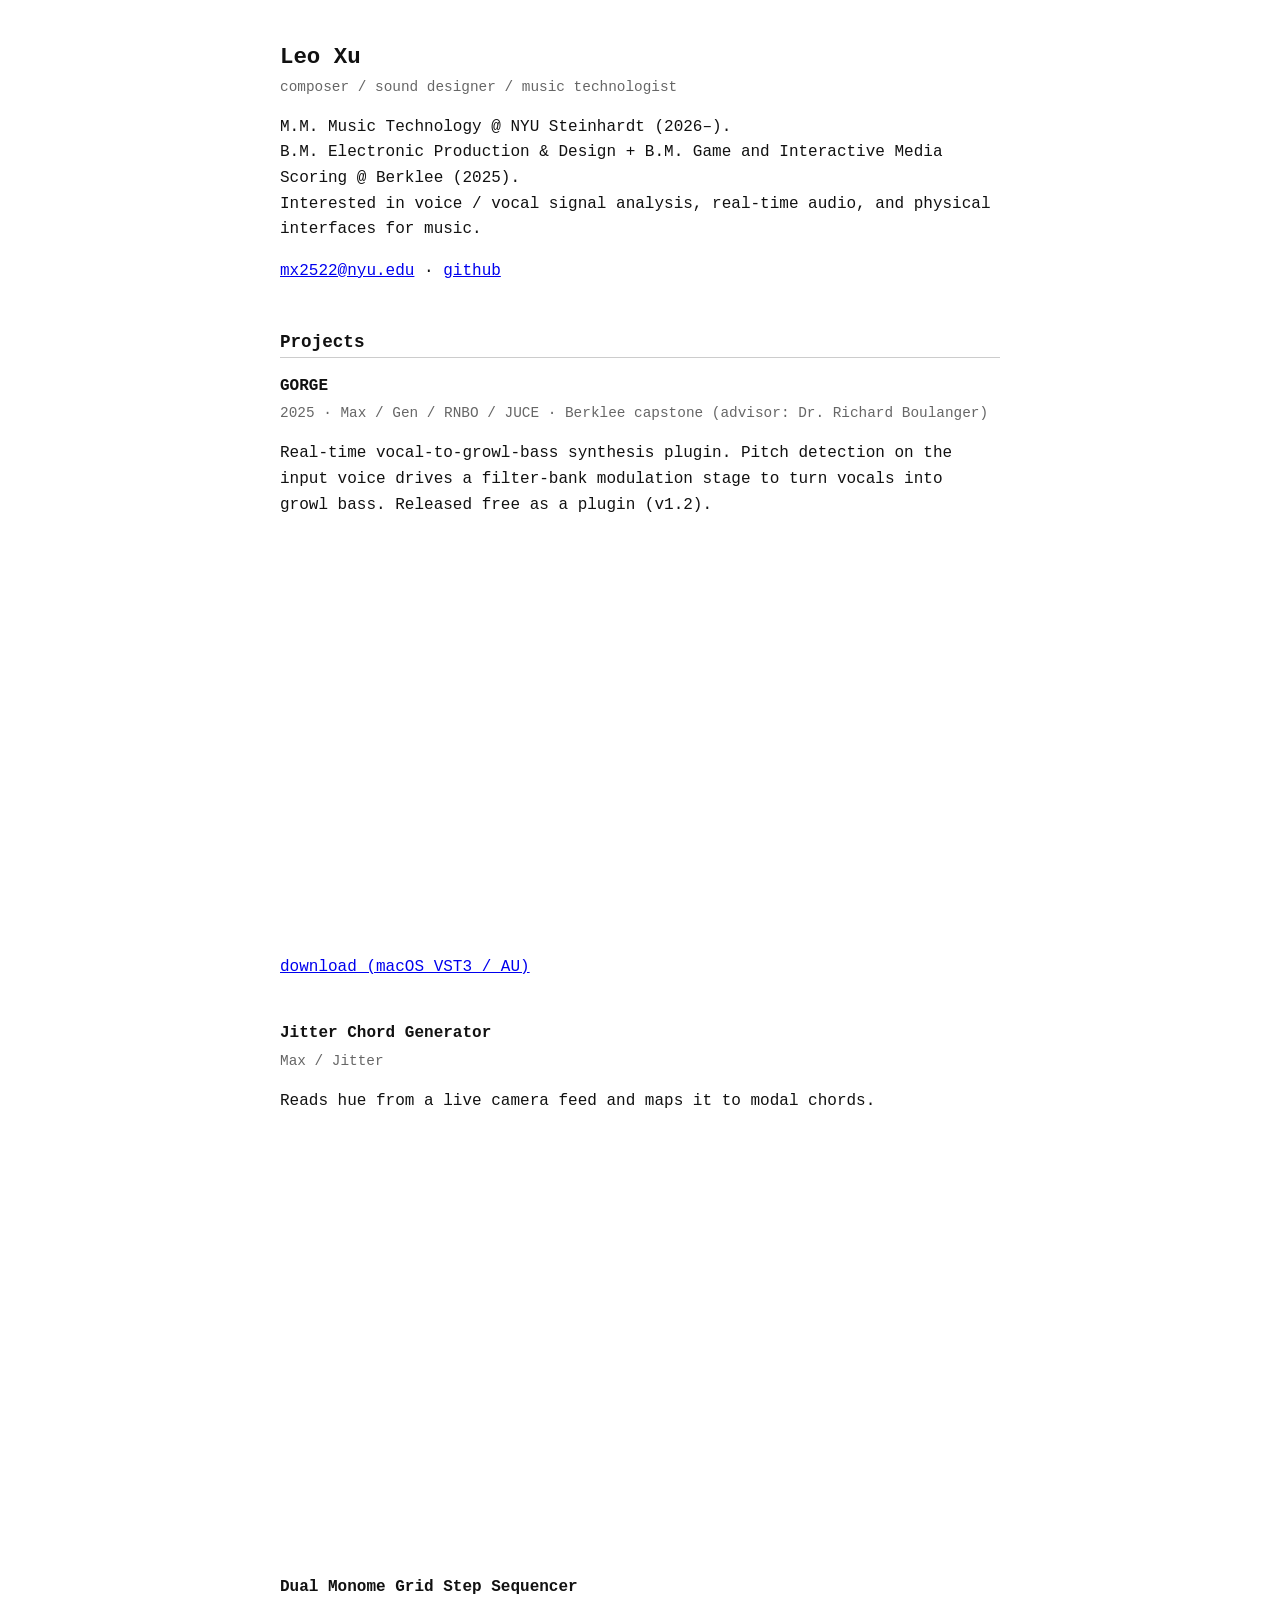
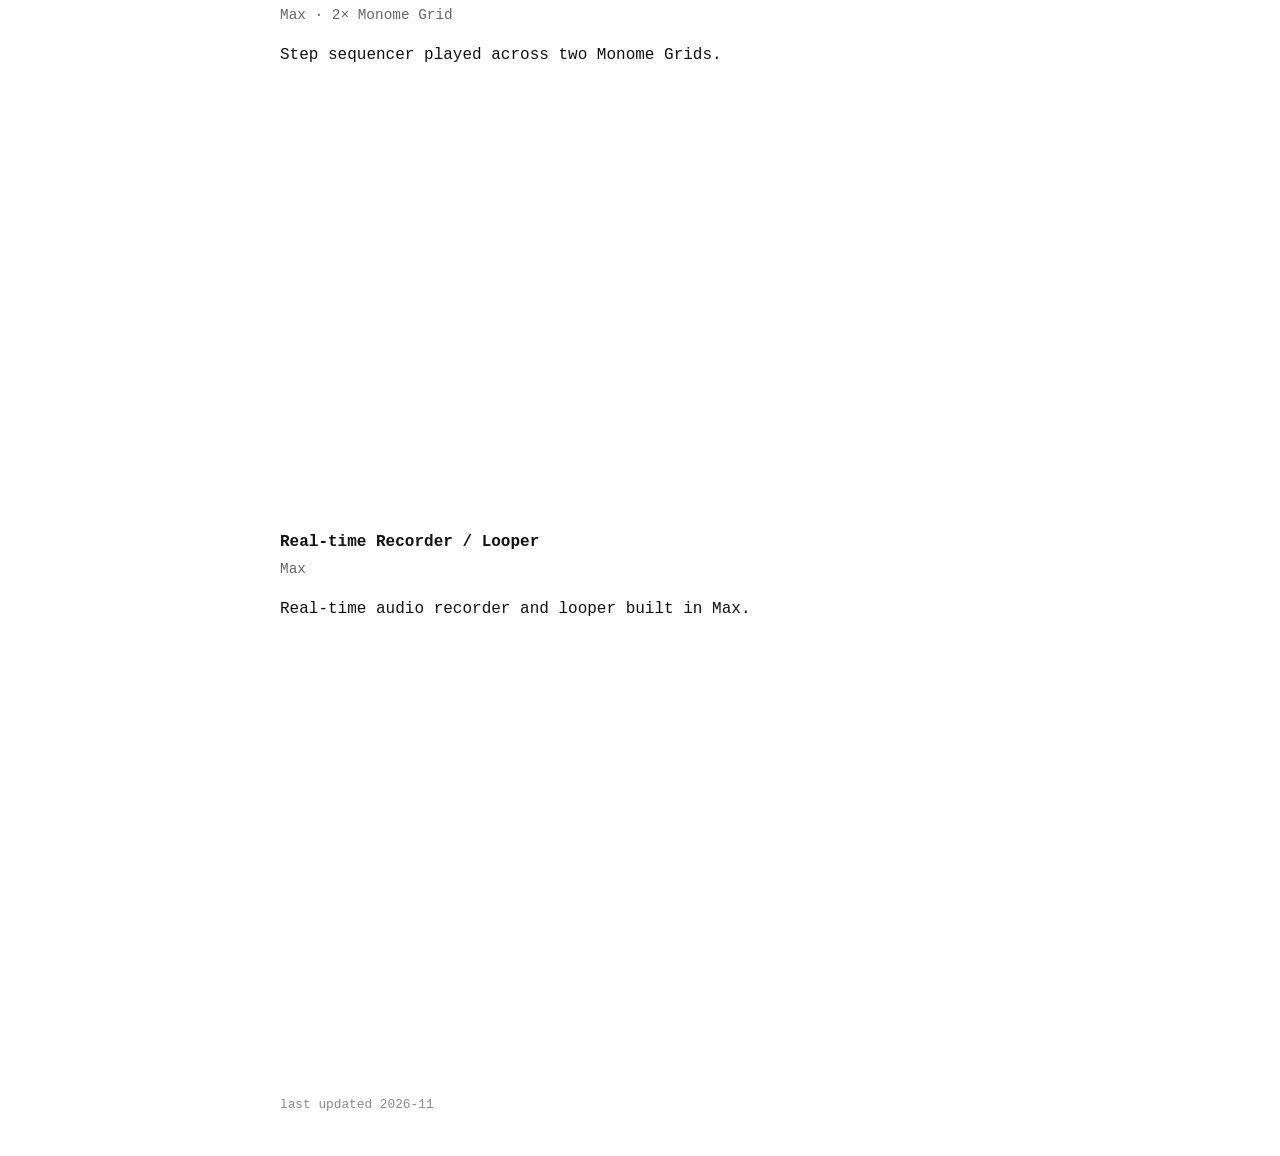
==== index.html @ 91941b9c "Add files via upload" ====
<!DOCTYPE html>
<html lang="en">
<head>
<meta charset="utf-8">
<meta name="viewport" content="width=device-width, initial-scale=1">
<title>Leo Xu</title>
<style>
  body {
    font-family: ui-monospace, "SF Mono", Menlo, Consolas, monospace;
    max-width: 720px;
    margin: 40px auto;
    padding: 0 16px;
    line-height: 1.6;
    color: #111;
    background: #fff;
  }
  h1 { font-size: 1.4em; margin-bottom: 0; }
  h2 { font-size: 1.1em; border-bottom: 1px solid #ccc; margin-top: 2.5em; }
  h3 { font-size: 1em; margin-bottom: 0.2em; }
  a { color: #00e; }
  .meta { color: #666; font-size: 0.9em; margin: 0; }
  .project { margin-bottom: 2.5em; }
  .demo { position: relative; padding-bottom: 56.25%; height: 0; margin: 0.8em 0; }
  .demo iframe { position: absolute; top: 0; left: 0; width: 100%; height: 100%; border: 0; }
  footer { margin-top: 4em; color: #888; font-size: 0.8em; }
</style>
</head>
<body>

<h1>Leo Xu</h1>
<p class="meta">composer / sound designer / music technologist</p>

<p>
M.M. Music Technology @ NYU Steinhardt (2026–).<br>
B.M. Electronic Production &amp; Design + B.M. Game and Interactive Media Scoring @ Berklee (2025).<br>
Interested in voice / vocal signal analysis, real-time audio, and physical interfaces for music.
</p>

<p>
<a href="mailto:mx2522@nyu.edu">mx2522@nyu.edu</a> ·
<a href="https://github.com/RealLeoXu">github</a>
</p>

<h2>Projects</h2>

<!-- ============================================================
     加 demo：把 VIDEO_ID 换成 YouTube 链接里 v= 后面那串字符。
     没视频的项目，直接删掉整个 <div class="demo">...</div>。
     SoundCloud 的话，在 SoundCloud 点 Share → Embed，把 iframe 贴进 .demo 里。
     ============================================================ -->

<div class="project">
  <h3>GORGE</h3>
  <p class="meta">2025 · Max / Gen / RNBO / JUCE · Berklee capstone (advisor: Dr. Richard Boulanger)</p>
  <p>
    Real-time vocal-to-growl-bass synthesis plugin. Pitch detection on the input voice
    drives a filter-bank modulation stage to turn vocals into growl bass.
    Released free as a plugin (v1.2).
  </p>
  <div class="demo">
    <iframe src="https://www.youtube.com/embed/7ytQX3ljdQk" loading="lazy" allowfullscreen></iframe>
  </div>
  <p><a href="https://github.com/RealLeoXu/GORGE/releases">download (macOS VST3 / AU)</a></p>
</div>


<div class="project">
  <h3>Jitter Chord Generator</h3>
  <p class="meta">Max / Jitter</p>
  <p>
    Reads hue from a live camera feed and maps it to modal chords.
  </p>
  <div class="demo">
    <iframe src="https://www.youtube.com/embed/Mvf4Org5JKM" loading="lazy" allowfullscreen></iframe>
  </div>
</div>

<div class="project">
  <h3>Dual Monome Grid Step Sequencer</h3>
  <p class="meta">Max · 2× Monome Grid</p>
  <p>
    Step sequencer played across two Monome Grids.
  </p>
  <div class="demo">
    <iframe src="https://www.youtube.com/embed/AnhK_AhuoTQ" loading="lazy" allowfullscreen></iframe>
  </div>
</div>

<div class="project">
  <h3>Real-time Recorder / Looper</h3>
  <p class="meta">Max</p>
  <p>
    Real-time audio recorder and looper built in Max.
  </p>
  <div class="demo">
    <iframe src="https://www.youtube.com/embed/VaeHFfGcHXQ" loading="lazy" allowfullscreen></iframe>
  </div>
</div>


<footer>last updated 2026-11</footer>

</body>
</html>
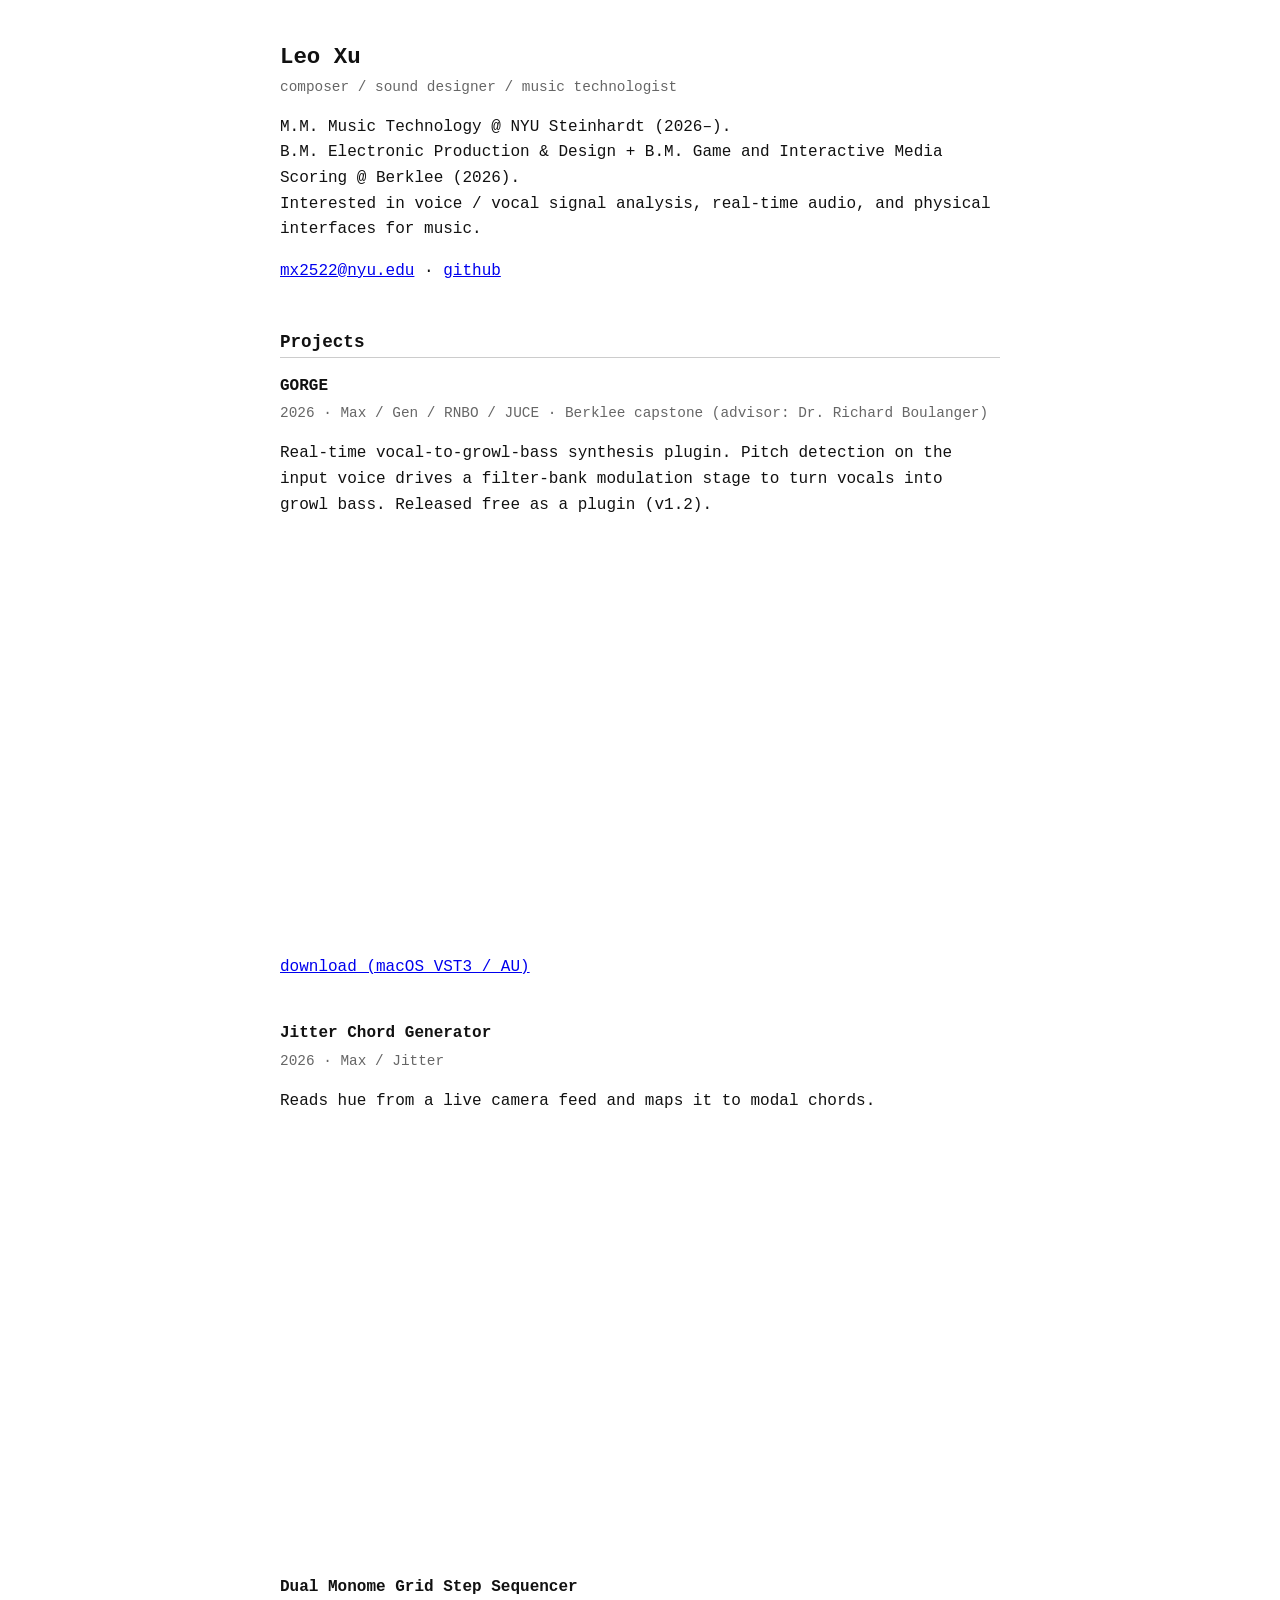
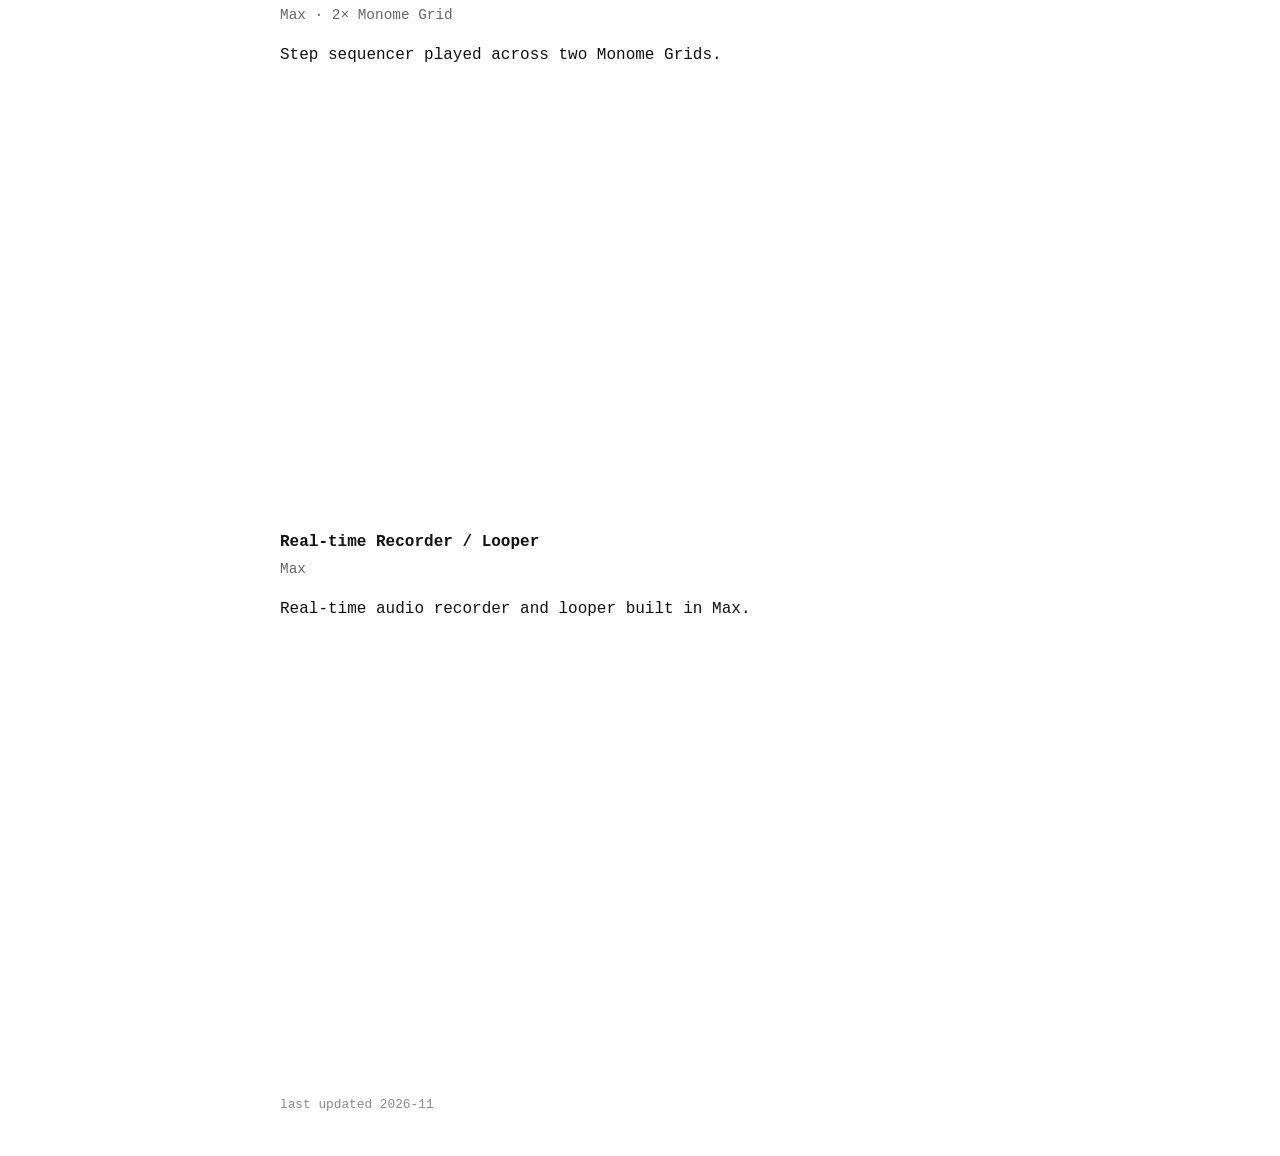
==== commit 7ef63c99: "Add files via upload" ====
--- a/index.html
+++ b/index.html
@@ -32,7 +32,7 @@
 
 <p>
 M.M. Music Technology @ NYU Steinhardt (2026–).<br>
-B.M. Electronic Production &amp; Design + B.M. Game and Interactive Media Scoring @ Berklee (2025).<br>
+B.M. Electronic Production &amp; Design + B.M. Game and Interactive Media Scoring @ Berklee (2026).<br>
 Interested in voice / vocal signal analysis, real-time audio, and physical interfaces for music.
 </p>
 
@@ -51,7 +51,7 @@
 
 <div class="project">
   <h3>GORGE</h3>
-  <p class="meta">2025 · Max / Gen / RNBO / JUCE · Berklee capstone (advisor: Dr. Richard Boulanger)</p>
+  <p class="meta">2026 · Max / Gen / RNBO / JUCE · Berklee capstone (advisor: Dr. Richard Boulanger)</p>
   <p>
     Real-time vocal-to-growl-bass synthesis plugin. Pitch detection on the input voice
     drives a filter-bank modulation stage to turn vocals into growl bass.
@@ -66,7 +66,7 @@
 
 <div class="project">
   <h3>Jitter Chord Generator</h3>
-  <p class="meta">Max / Jitter</p>
+  <p class="meta">2026 · Max / Jitter</p>
   <p>
     Reads hue from a live camera feed and maps it to modal chords.
   </p>
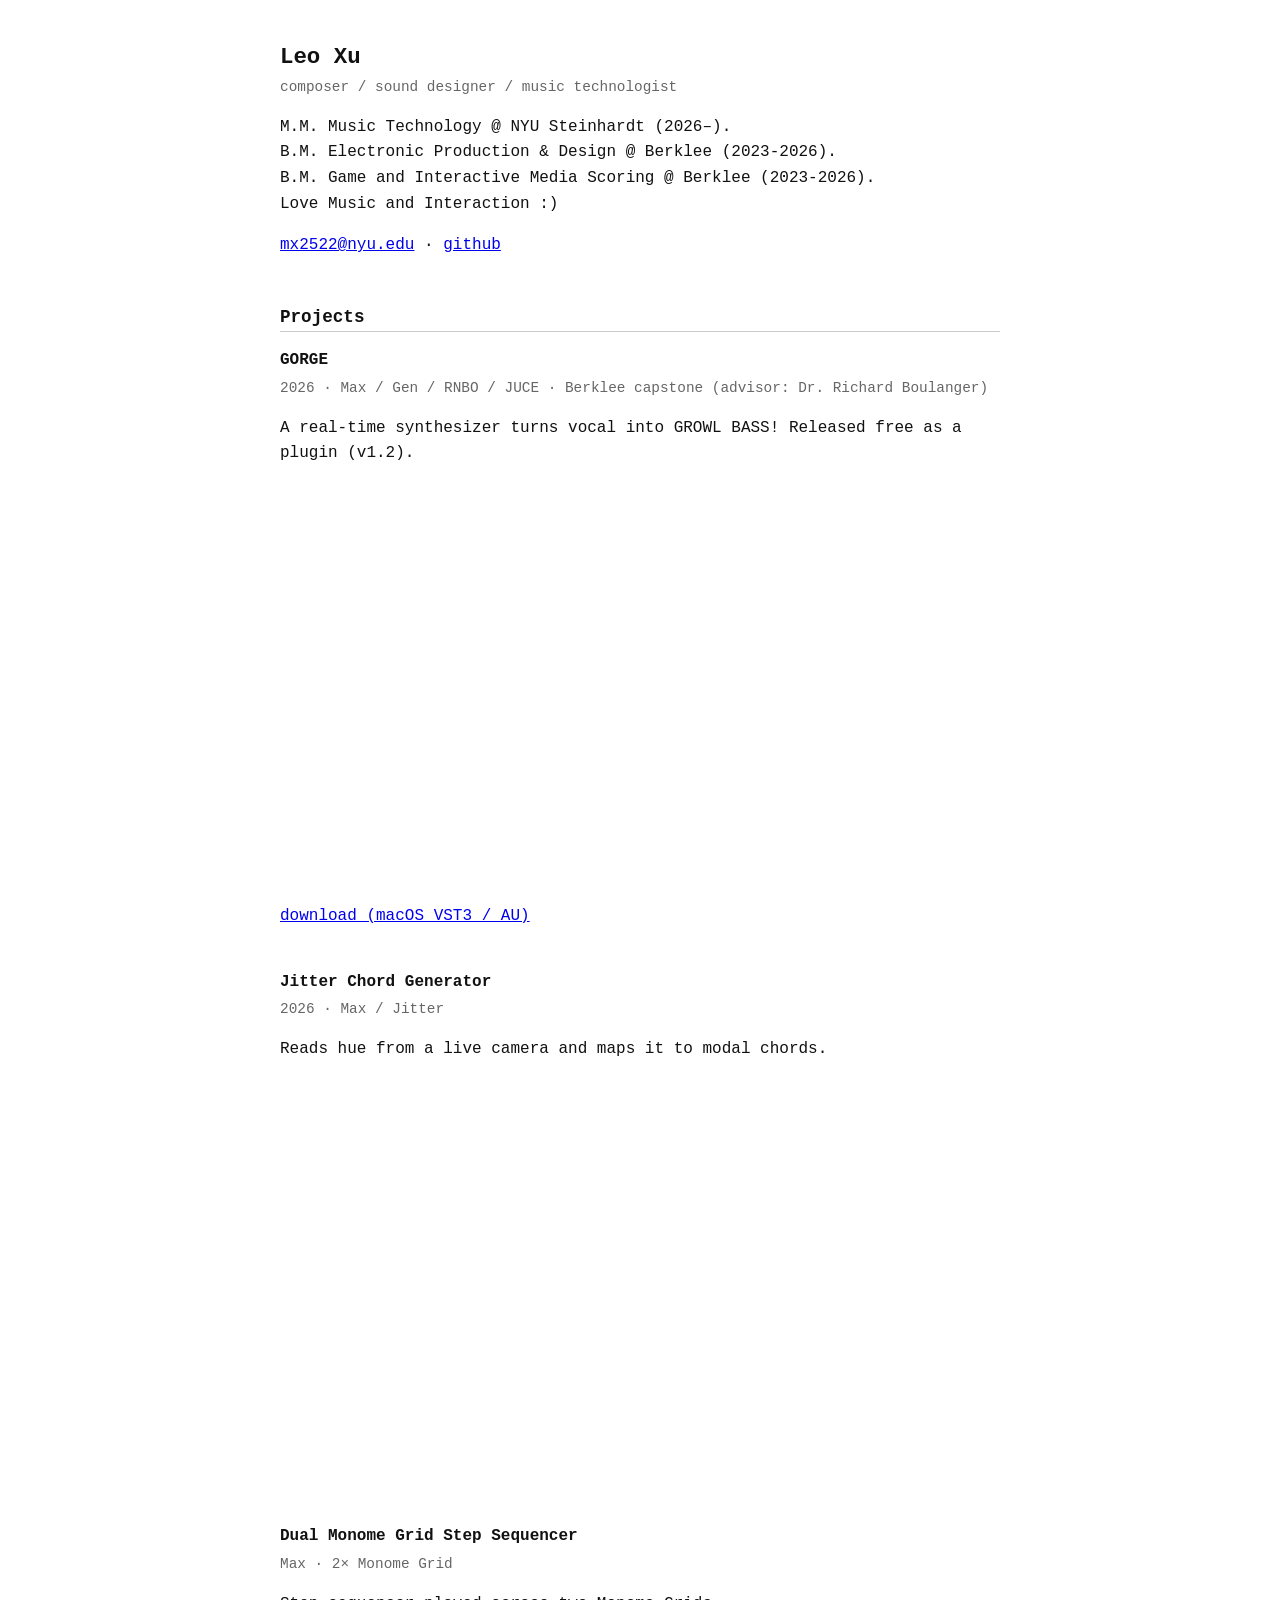
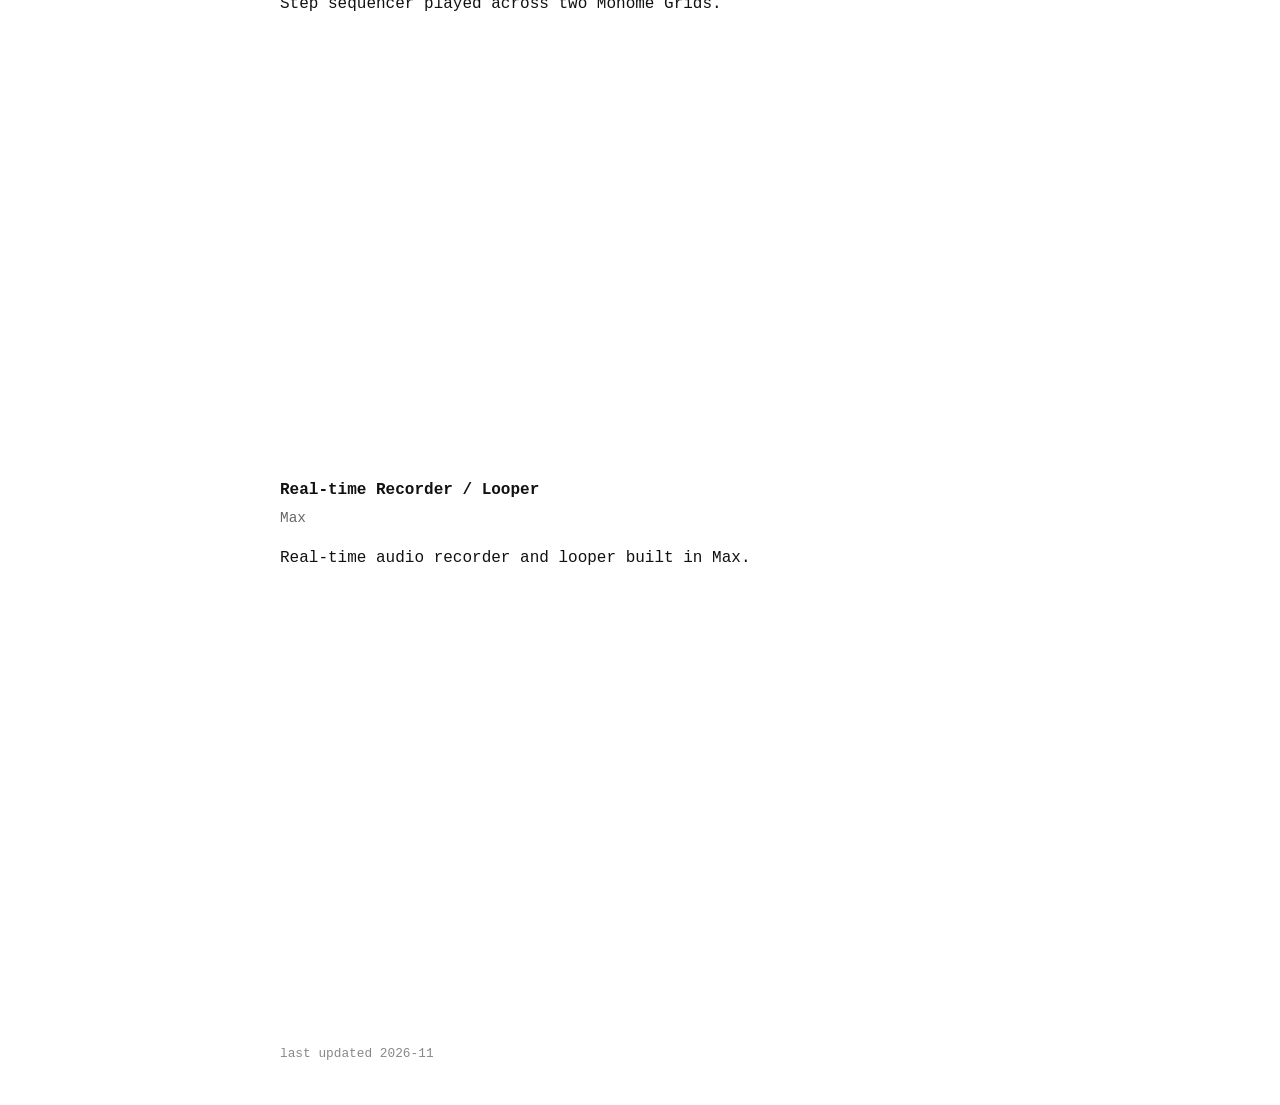
==== commit a40499e4: "Update index.html Nov 7th 2026" ====
--- a/index.html
+++ b/index.html
@@ -32,8 +32,9 @@
 
 <p>
 M.M. Music Technology @ NYU Steinhardt (2026–).<br>
-B.M. Electronic Production &amp; Design + B.M. Game and Interactive Media Scoring @ Berklee (2026).<br>
-Interested in voice / vocal signal analysis, real-time audio, and physical interfaces for music.
+B.M. Electronic Production &amp; Design @ Berklee (2023-2026).<br>
+B.M. Game and Interactive Media Scoring @ Berklee (2023-2026).<br>
+Love Music and Interaction :) 
 </p>
 
 <p>
@@ -53,8 +54,7 @@
   <h3>GORGE</h3>
   <p class="meta">2026 · Max / Gen / RNBO / JUCE · Berklee capstone (advisor: Dr. Richard Boulanger)</p>
   <p>
-    Real-time vocal-to-growl-bass synthesis plugin. Pitch detection on the input voice
-    drives a filter-bank modulation stage to turn vocals into growl bass.
+    A real-time synthesizer turns vocal into GROWL BASS! 
     Released free as a plugin (v1.2).
   </p>
   <div class="demo">
@@ -68,7 +68,7 @@
   <h3>Jitter Chord Generator</h3>
   <p class="meta">2026 · Max / Jitter</p>
   <p>
-    Reads hue from a live camera feed and maps it to modal chords.
+    Reads hue from a live camera and maps it to modal chords.
   </p>
   <div class="demo">
     <iframe src="https://www.youtube.com/embed/Mvf4Org5JKM" loading="lazy" allowfullscreen></iframe>
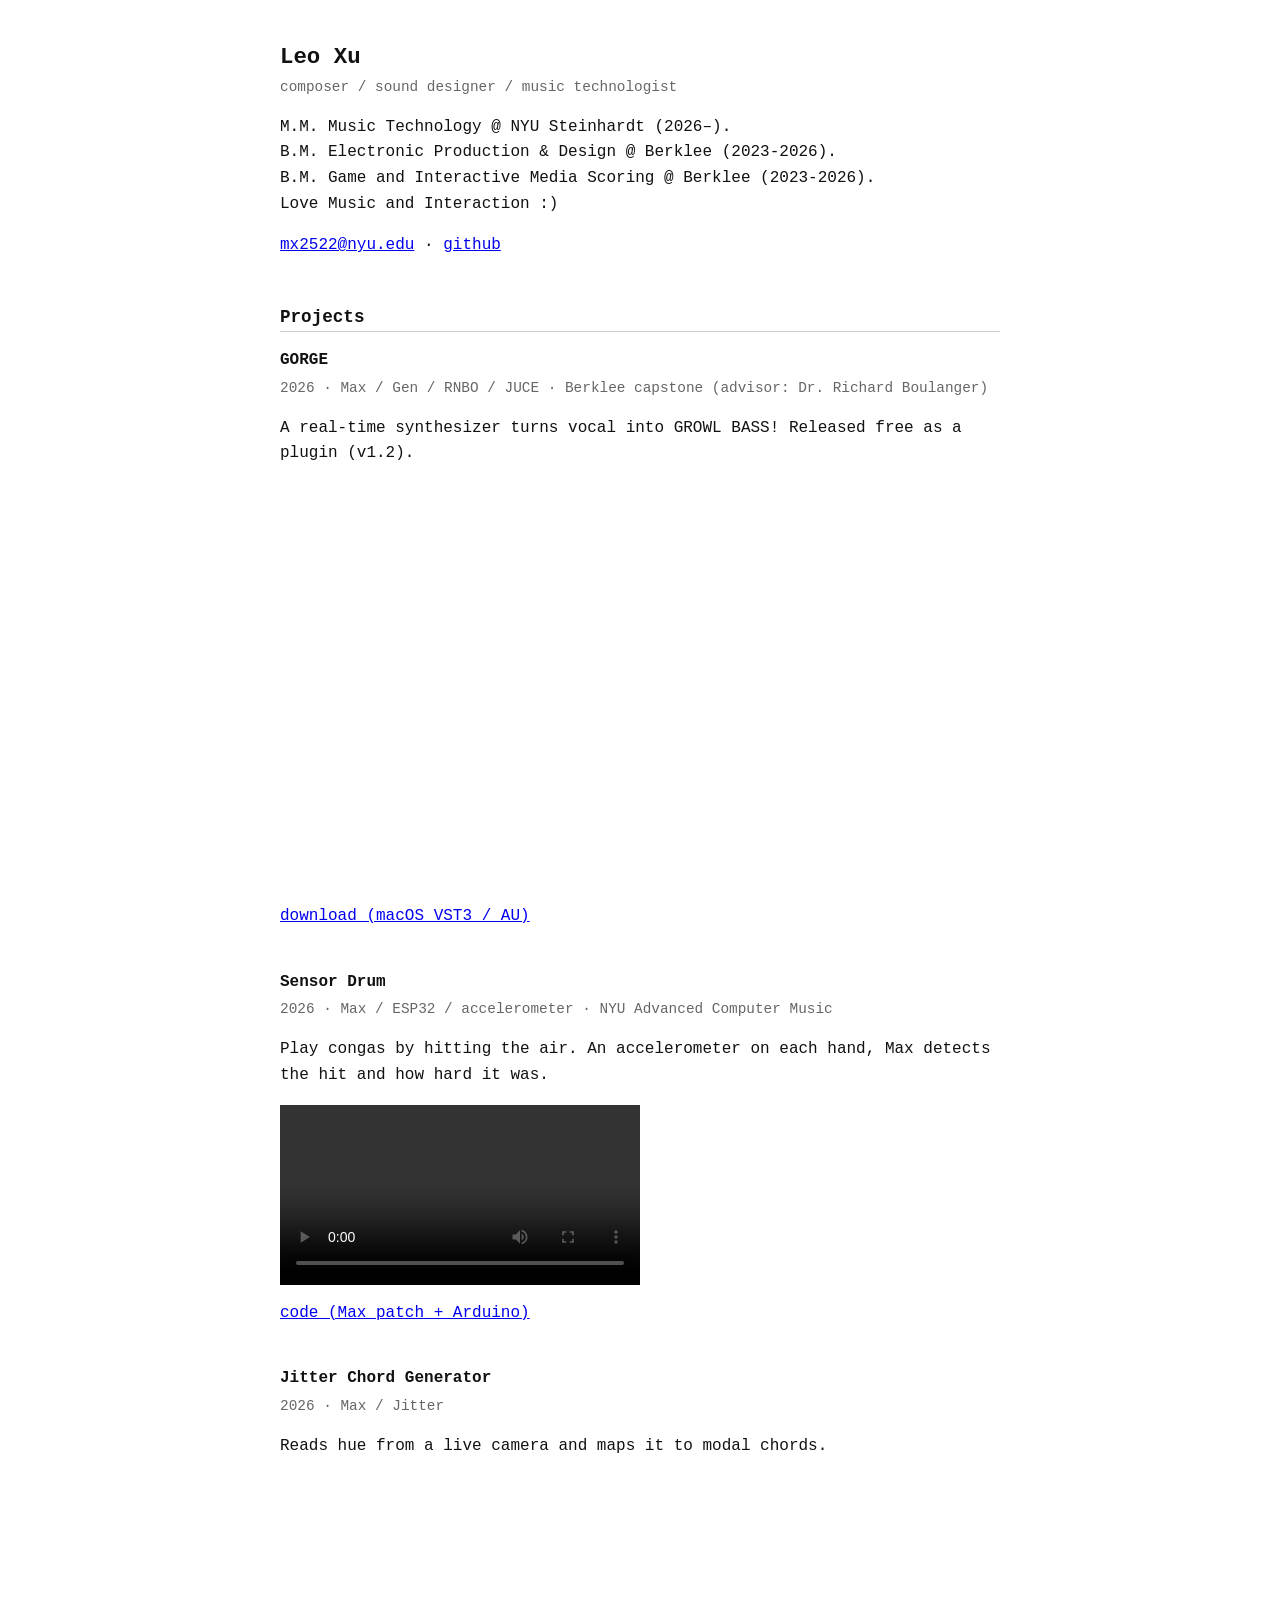
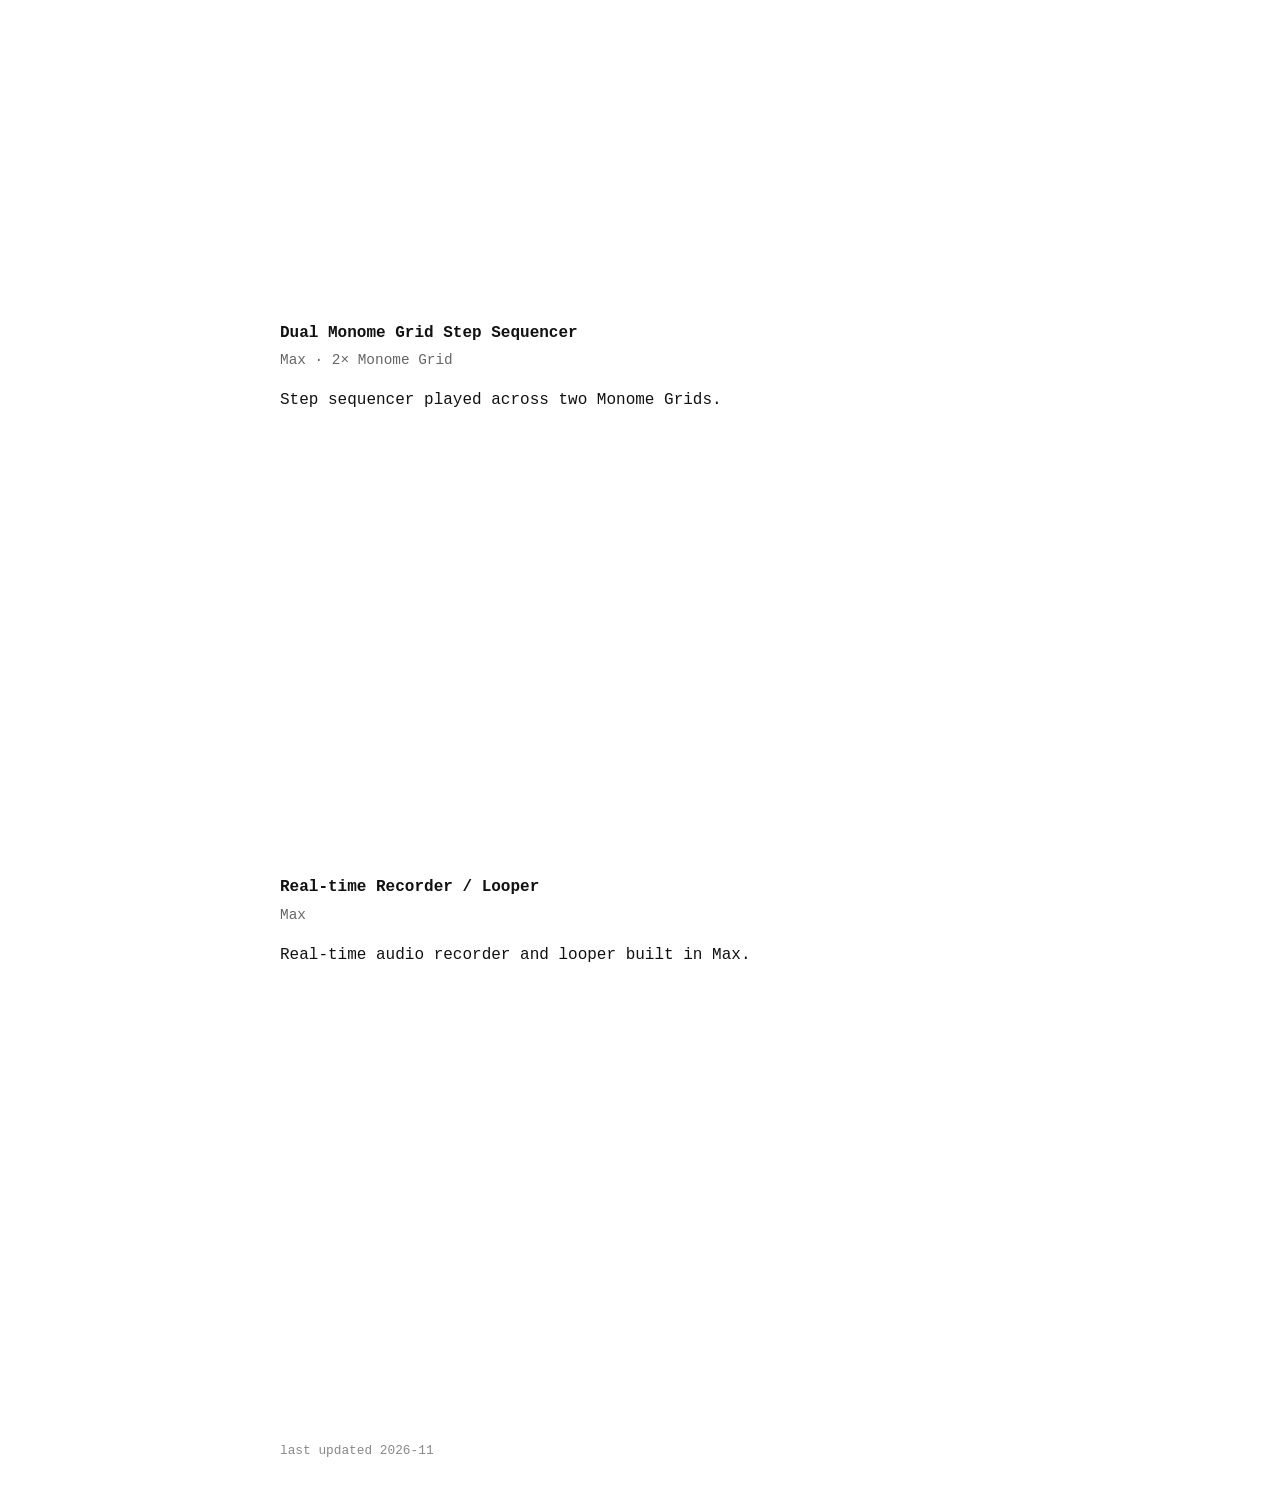
==== commit e88366f3: "Add Sensor Drum project Co-Authored-By: Claude Opus 5.5 <noreply@anthropic.com>" ====
--- a/index.html
+++ b/index.html
@@ -22,6 +22,7 @@
   .project { margin-bottom: 2.5em; }
   .demo { position: relative; padding-bottom: 56.25%; height: 0; margin: 0.8em 0; }
   .demo iframe { position: absolute; top: 0; left: 0; width: 100%; height: 100%; border: 0; }
+  video.portrait { display: block; width: 100%; max-width: 360px; margin: 0.8em 0; }
   footer { margin-top: 4em; color: #888; font-size: 0.8em; }
 </style>
 </head>
@@ -65,6 +66,17 @@
 
 
 <div class="project">
+  <h3>Sensor Drum</h3>
+  <p class="meta">2026 · Max / ESP32 / accelerometer · NYU Advanced Computer Music</p>
+  <p>
+    Play congas by hitting the air. An accelerometer on each hand,
+    Max detects the hit and how hard it was.
+  </p>
+  <video class="portrait" src="media/sensor-drum.mp4" controls playsinline preload="metadata"></video>
+  <p><a href="https://github.com/RealLeoXu/SensorDrum">code (Max patch + Arduino)</a></p>
+</div>
+
+<div class="project">
   <h3>Jitter Chord Generator</h3>
   <p class="meta">2026 · Max / Jitter</p>
   <p>
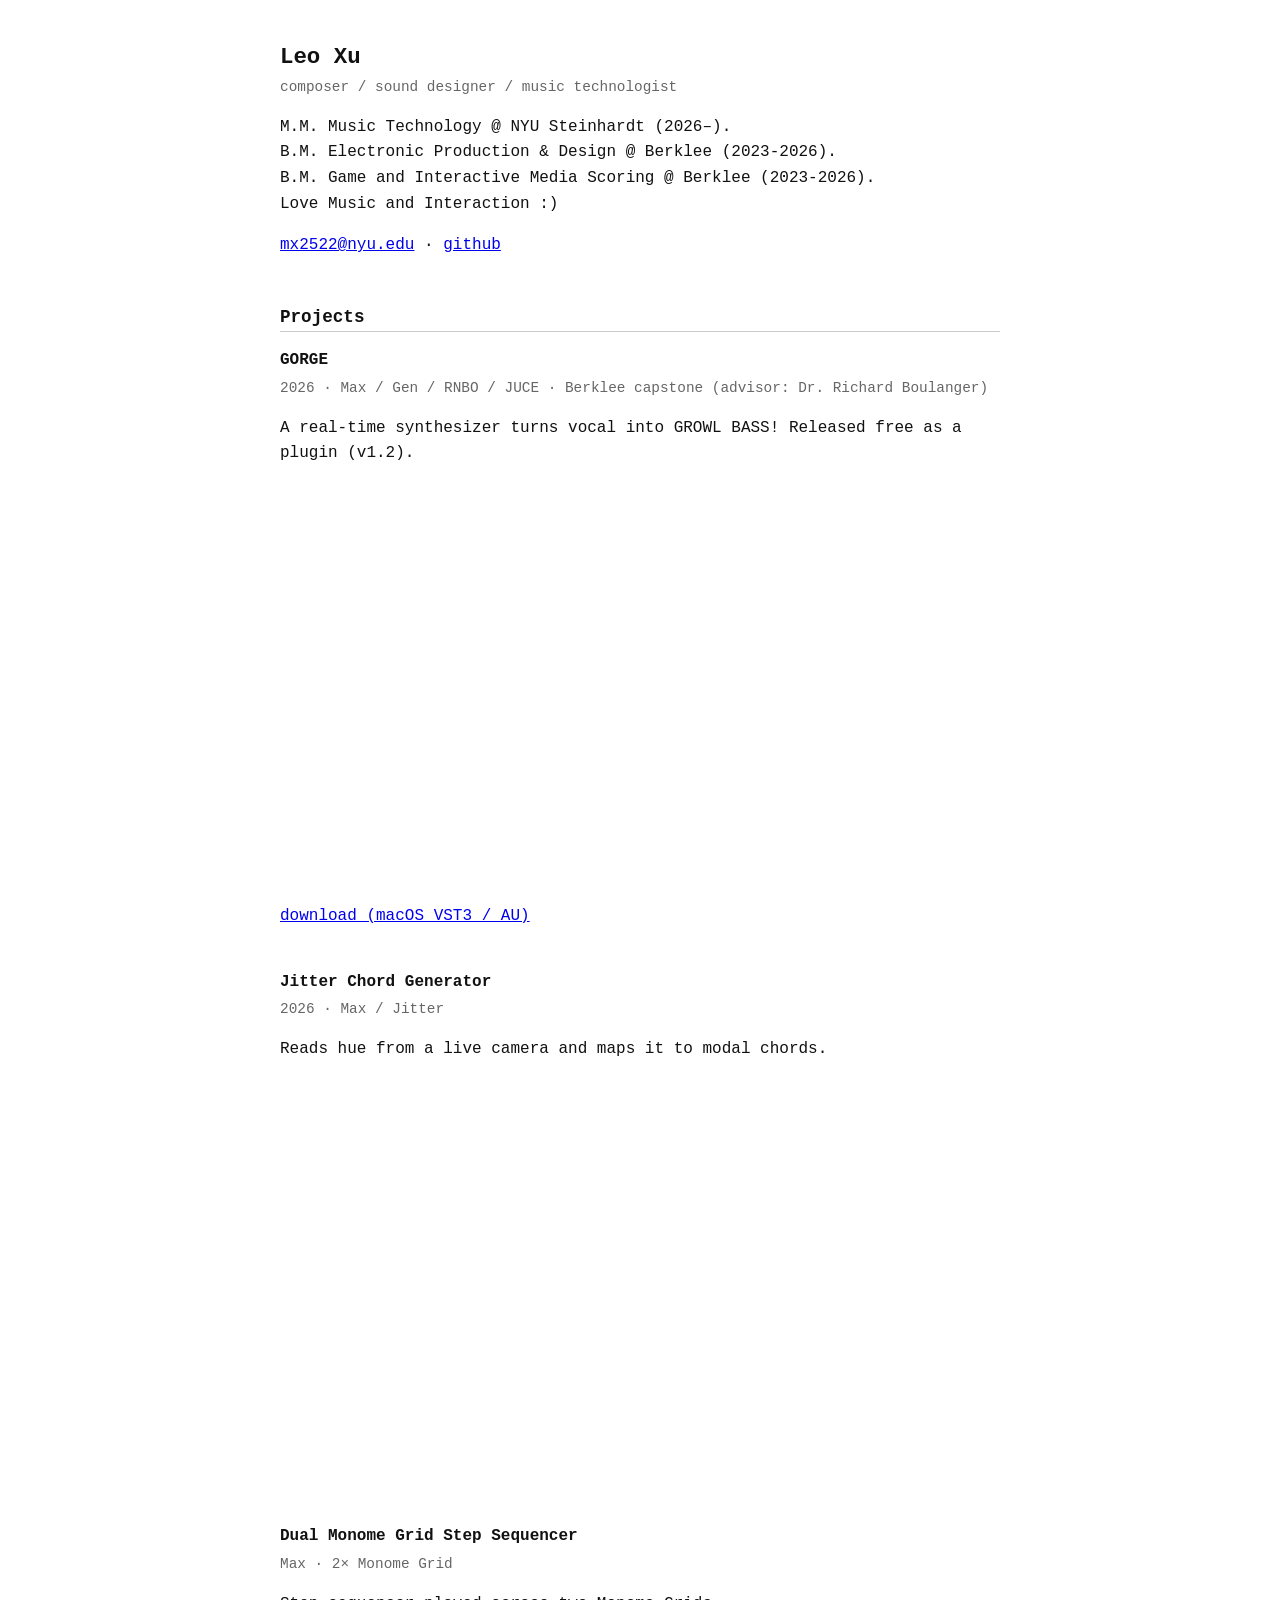
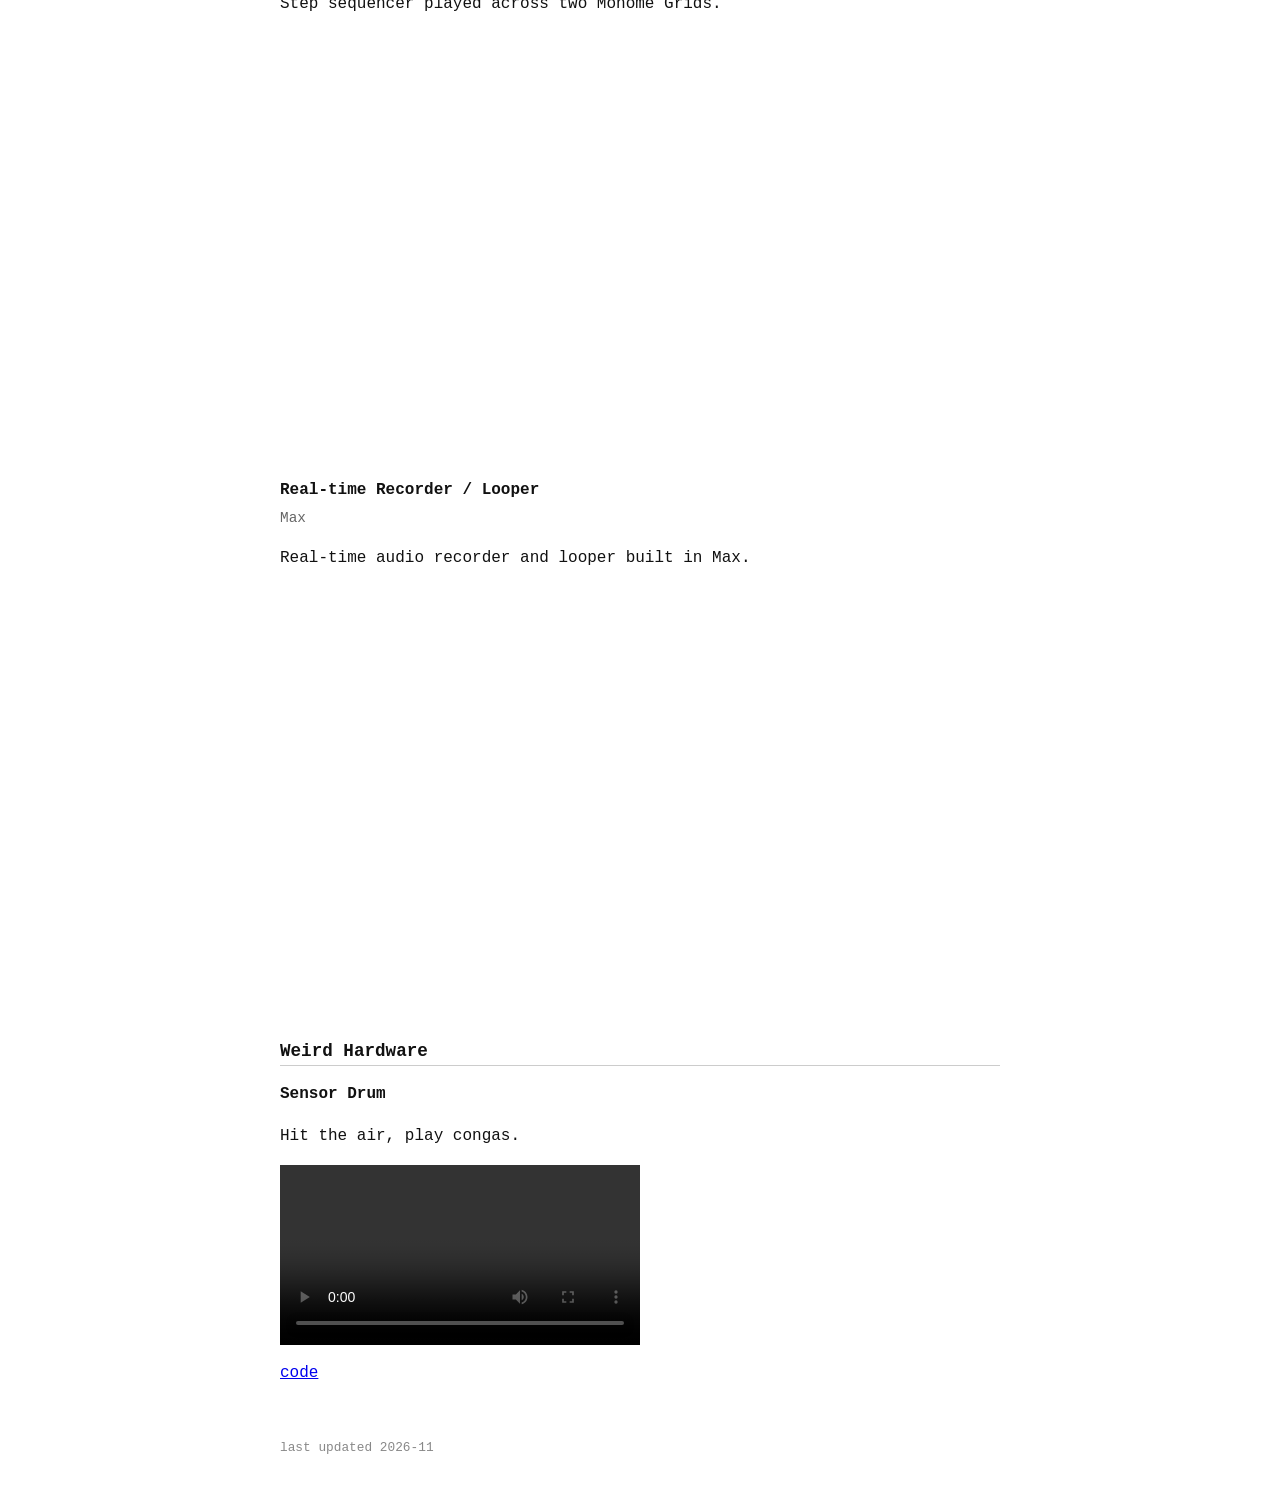
==== commit 3f5ecf61: "Move Sensor Drum to Weird Hardware section Co-Authored-By: Claude Opus 5.5 <noreply@anthropic.com>" ====
--- a/index.html
+++ b/index.html
@@ -66,17 +66,6 @@
 
 
 <div class="project">
-  <h3>Sensor Drum</h3>
-  <p class="meta">2026 · Max / ESP32 / accelerometer · NYU Advanced Computer Music</p>
-  <p>
-    Play congas by hitting the air. An accelerometer on each hand,
-    Max detects the hit and how hard it was.
-  </p>
-  <video class="portrait" src="media/sensor-drum.mp4" controls playsinline preload="metadata"></video>
-  <p><a href="https://github.com/RealLeoXu/SensorDrum">code (Max patch + Arduino)</a></p>
-</div>
-
-<div class="project">
   <h3>Jitter Chord Generator</h3>
   <p class="meta">2026 · Max / Jitter</p>
   <p>
@@ -110,6 +99,16 @@
 </div>
 
 
+<h2>Weird Hardware</h2>
+
+<div class="project">
+  <h3>Sensor Drum</h3>
+  <p>Hit the air, play congas.</p>
+  <video class="portrait" src="media/sensor-drum.mp4" controls playsinline preload="metadata"></video>
+  <p><a href="https://github.com/RealLeoXu/SensorDrum">code</a></p>
+</div>
+
+
 <footer>last updated 2026-11</footer>
 
 </body>
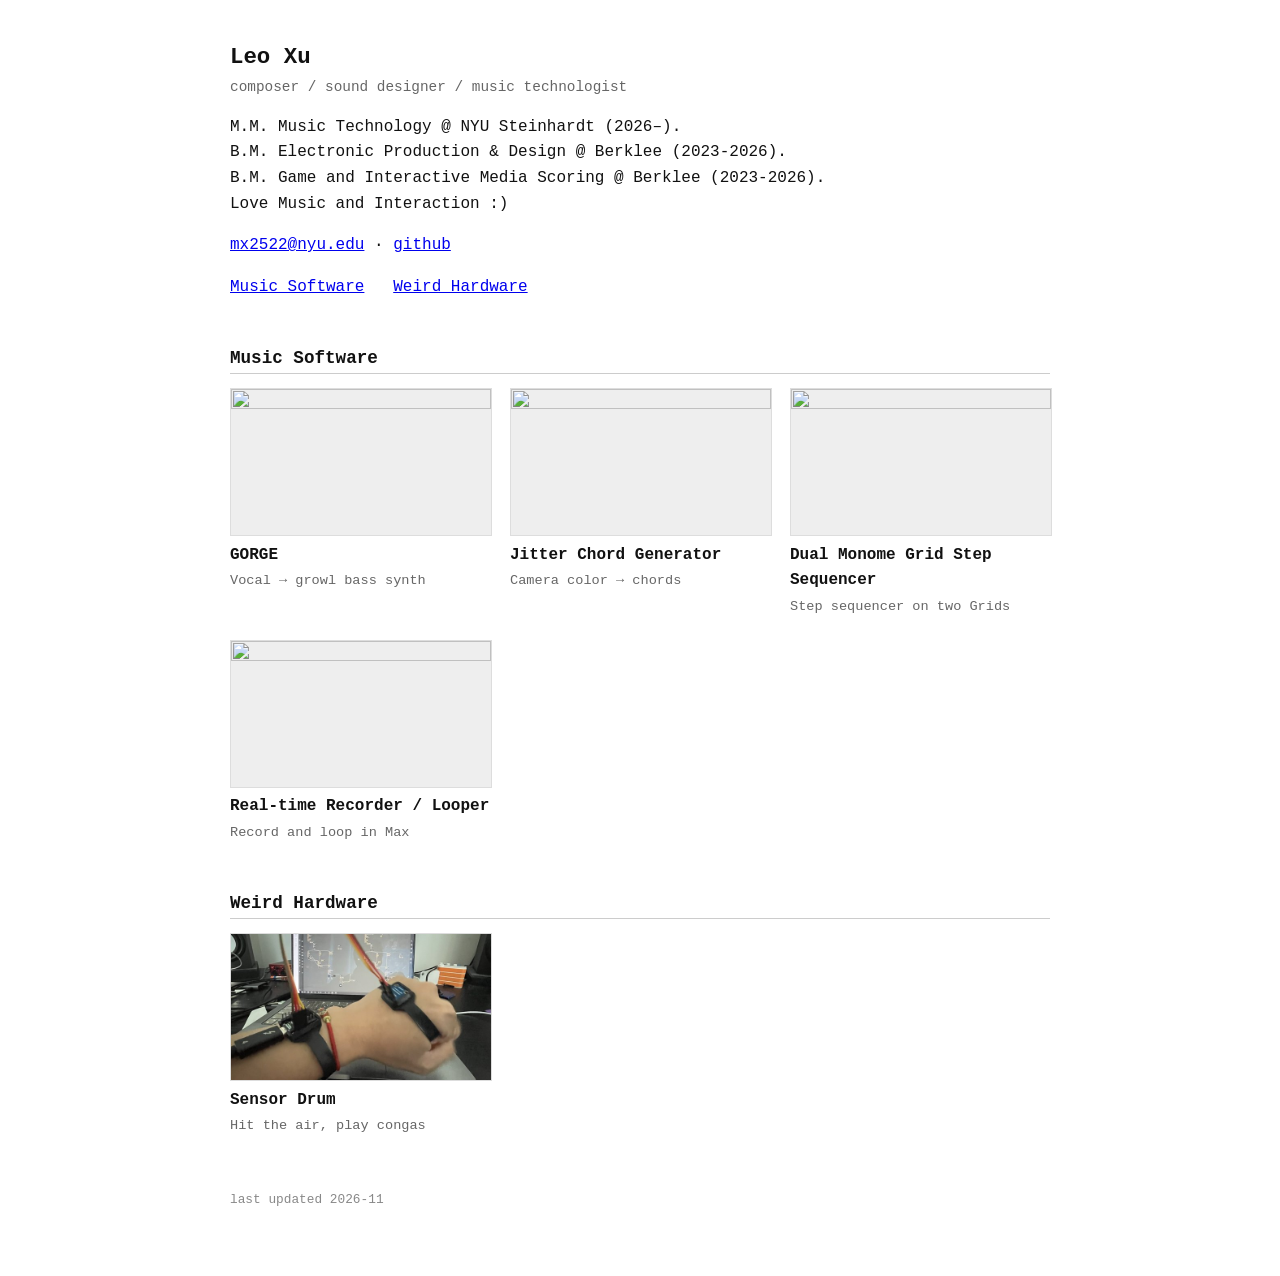
==== commit 852504ca: "Card grid layout with categories and per-project pages Co-Authored-By: Claude Opus 5.5 <noreply@anth" ====
--- a/index.html
+++ b/index.html
@@ -4,27 +4,7 @@
 <meta charset="utf-8">
 <meta name="viewport" content="width=device-width, initial-scale=1">
 <title>Leo Xu</title>
-<style>
-  body {
-    font-family: ui-monospace, "SF Mono", Menlo, Consolas, monospace;
-    max-width: 720px;
-    margin: 40px auto;
-    padding: 0 16px;
-    line-height: 1.6;
-    color: #111;
-    background: #fff;
-  }
-  h1 { font-size: 1.4em; margin-bottom: 0; }
-  h2 { font-size: 1.1em; border-bottom: 1px solid #ccc; margin-top: 2.5em; }
-  h3 { font-size: 1em; margin-bottom: 0.2em; }
-  a { color: #00e; }
-  .meta { color: #666; font-size: 0.9em; margin: 0; }
-  .project { margin-bottom: 2.5em; }
-  .demo { position: relative; padding-bottom: 56.25%; height: 0; margin: 0.8em 0; }
-  .demo iframe { position: absolute; top: 0; left: 0; width: 100%; height: 100%; border: 0; }
-  video.portrait { display: block; width: 100%; max-width: 360px; margin: 0.8em 0; }
-  footer { margin-top: 4em; color: #888; font-size: 0.8em; }
-</style>
+<link rel="stylesheet" href="style.css">
 </head>
 <body>
 
@@ -43,71 +23,46 @@
 <a href="https://github.com/RealLeoXu">github</a>
 </p>
 
-<h2>Projects</h2>
+<nav>
+  <a href="#software">Music Software</a>
+  <a href="#hardware">Weird Hardware</a>
+</nav>
 
-<!-- ============================================================
-     加 demo：把 VIDEO_ID 换成 YouTube 链接里 v= 后面那串字符。
-     没视频的项目，直接删掉整个 <div class="demo">...</div>。
-     SoundCloud 的话，在 SoundCloud 点 Share → Embed，把 iframe 贴进 .demo 里。
-     ============================================================ -->
+<!-- 加新项目：在 projects/ 里复制一个 .html 改内容，再在下面对应的 grid 里加一张 card。
+     YouTube 缩略图：https://img.youtube.com/vi/VIDEO_ID/hqdefault.jpg -->
 
-<div class="project">
-  <h3>GORGE</h3>
-  <p class="meta">2026 · Max / Gen / RNBO / JUCE · Berklee capstone (advisor: Dr. Richard Boulanger)</p>
-  <p>
-    A real-time synthesizer turns vocal into GROWL BASS! 
-    Released free as a plugin (v1.2).
-  </p>
-  <div class="demo">
-    <iframe src="https://www.youtube.com/embed/7ytQX3ljdQk" loading="lazy" allowfullscreen></iframe>
-  </div>
-  <p><a href="https://github.com/RealLeoXu/GORGE/releases">download (macOS VST3 / AU)</a></p>
+<h2 id="software">Music Software</h2>
+<div class="grid">
+  <a class="card" href="projects/gorge.html">
+    <img src="https://img.youtube.com/vi/7ytQX3ljdQk/hqdefault.jpg" alt="" loading="lazy">
+    <b>GORGE</b>
+    <span>Vocal → growl bass synth</span>
+  </a>
+  <a class="card" href="projects/jitter-chord-generator.html">
+    <img src="https://img.youtube.com/vi/Mvf4Org5JKM/hqdefault.jpg" alt="" loading="lazy">
+    <b>Jitter Chord Generator</b>
+    <span>Camera color → chords</span>
+  </a>
+  <a class="card" href="projects/grid-sequencer.html">
+    <img src="https://img.youtube.com/vi/AnhK_AhuoTQ/hqdefault.jpg" alt="" loading="lazy">
+    <b>Dual Monome Grid Step Sequencer</b>
+    <span>Step sequencer on two Grids</span>
+  </a>
+  <a class="card" href="projects/looper.html">
+    <img src="https://img.youtube.com/vi/VaeHFfGcHXQ/hqdefault.jpg" alt="" loading="lazy">
+    <b>Real-time Recorder / Looper</b>
+    <span>Record and loop in Max</span>
+  </a>
 </div>
 
-
-<div class="project">
-  <h3>Jitter Chord Generator</h3>
-  <p class="meta">2026 · Max / Jitter</p>
-  <p>
-    Reads hue from a live camera and maps it to modal chords.
-  </p>
-  <div class="demo">
-    <iframe src="https://www.youtube.com/embed/Mvf4Org5JKM" loading="lazy" allowfullscreen></iframe>
-  </div>
+<h2 id="hardware">Weird Hardware</h2>
+<div class="grid">
+  <a class="card" href="projects/sensor-drum.html">
+    <img src="media/sensor-drum.jpg" alt="" loading="lazy">
+    <b>Sensor Drum</b>
+    <span>Hit the air, play congas</span>
+  </a>
 </div>
-
-<div class="project">
-  <h3>Dual Monome Grid Step Sequencer</h3>
-  <p class="meta">Max · 2× Monome Grid</p>
-  <p>
-    Step sequencer played across two Monome Grids.
-  </p>
-  <div class="demo">
-    <iframe src="https://www.youtube.com/embed/AnhK_AhuoTQ" loading="lazy" allowfullscreen></iframe>
-  </div>
-</div>
-
-<div class="project">
-  <h3>Real-time Recorder / Looper</h3>
-  <p class="meta">Max</p>
-  <p>
-    Real-time audio recorder and looper built in Max.
-  </p>
-  <div class="demo">
-    <iframe src="https://www.youtube.com/embed/VaeHFfGcHXQ" loading="lazy" allowfullscreen></iframe>
-  </div>
-</div>
-
-
-<h2>Weird Hardware</h2>
-
-<div class="project">
-  <h3>Sensor Drum</h3>
-  <p>Hit the air, play congas.</p>
-  <video class="portrait" src="media/sensor-drum.mp4" controls playsinline preload="metadata"></video>
-  <p><a href="https://github.com/RealLeoXu/SensorDrum">code</a></p>
-</div>
-
 
 <footer>last updated 2026-11</footer>
 
--- a/style.css
+++ b/style.css
@@ -0,0 +1,33 @@
+body {
+  font-family: ui-monospace, "SF Mono", Menlo, Consolas, monospace;
+  max-width: 820px;
+  margin: 40px auto;
+  padding: 0 16px;
+  line-height: 1.6;
+  color: #111;
+  background: #fff;
+}
+h1 { font-size: 1.4em; margin-bottom: 0; }
+h2 { font-size: 1.1em; border-bottom: 1px solid #ccc; margin-top: 2.5em; }
+a { color: #00e; }
+.meta { color: #666; font-size: 0.9em; margin: 0; }
+nav a { margin-right: 1.2em; }
+
+.grid {
+  display: grid;
+  grid-template-columns: repeat(auto-fill, minmax(220px, 1fr));
+  gap: 20px;
+}
+.card { color: inherit; text-decoration: none; display: block; }
+.card img {
+  width: 100%; aspect-ratio: 16 / 9; object-fit: cover;
+  display: block; border: 1px solid #ddd; background: #eee;
+}
+.card b { display: block; margin-top: 0.4em; }
+.card span { color: #666; font-size: 0.85em; }
+.card:hover b { color: #00e; text-decoration: underline; }
+
+.demo { position: relative; padding-bottom: 56.25%; height: 0; margin: 0.8em 0; }
+.demo iframe { position: absolute; top: 0; left: 0; width: 100%; height: 100%; border: 0; }
+video.portrait { display: block; width: 100%; max-width: 360px; margin: 0.8em 0; }
+footer { margin-top: 4em; color: #888; font-size: 0.8em; }
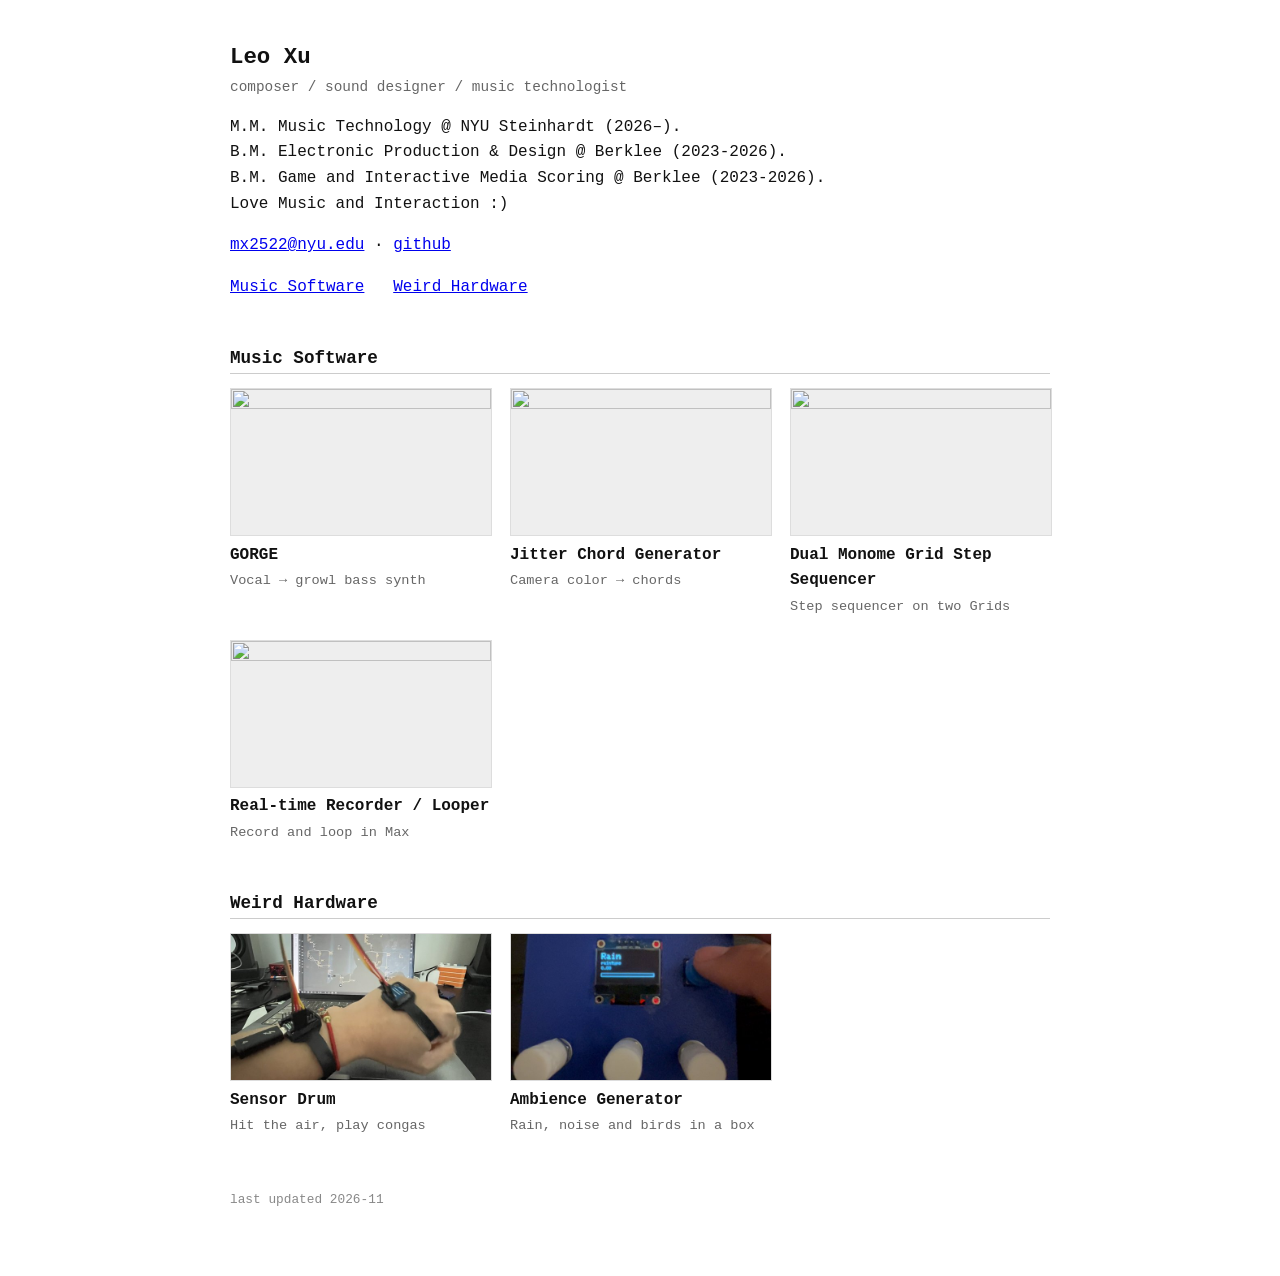
==== commit 4cdcab07: "Add Ambience Generator" ====
--- a/index.html
+++ b/index.html
@@ -62,6 +62,11 @@
     <b>Sensor Drum</b>
     <span>Hit the air, play congas</span>
   </a>
+  <a class="card" href="projects/ambience-generator.html">
+    <img src="media/ambience-generator.jpg" alt="" loading="lazy">
+    <b>Ambience Generator</b>
+    <span>Rain, noise and birds in a box</span>
+  </a>
 </div>
 
 <footer>last updated 2026-11</footer>
